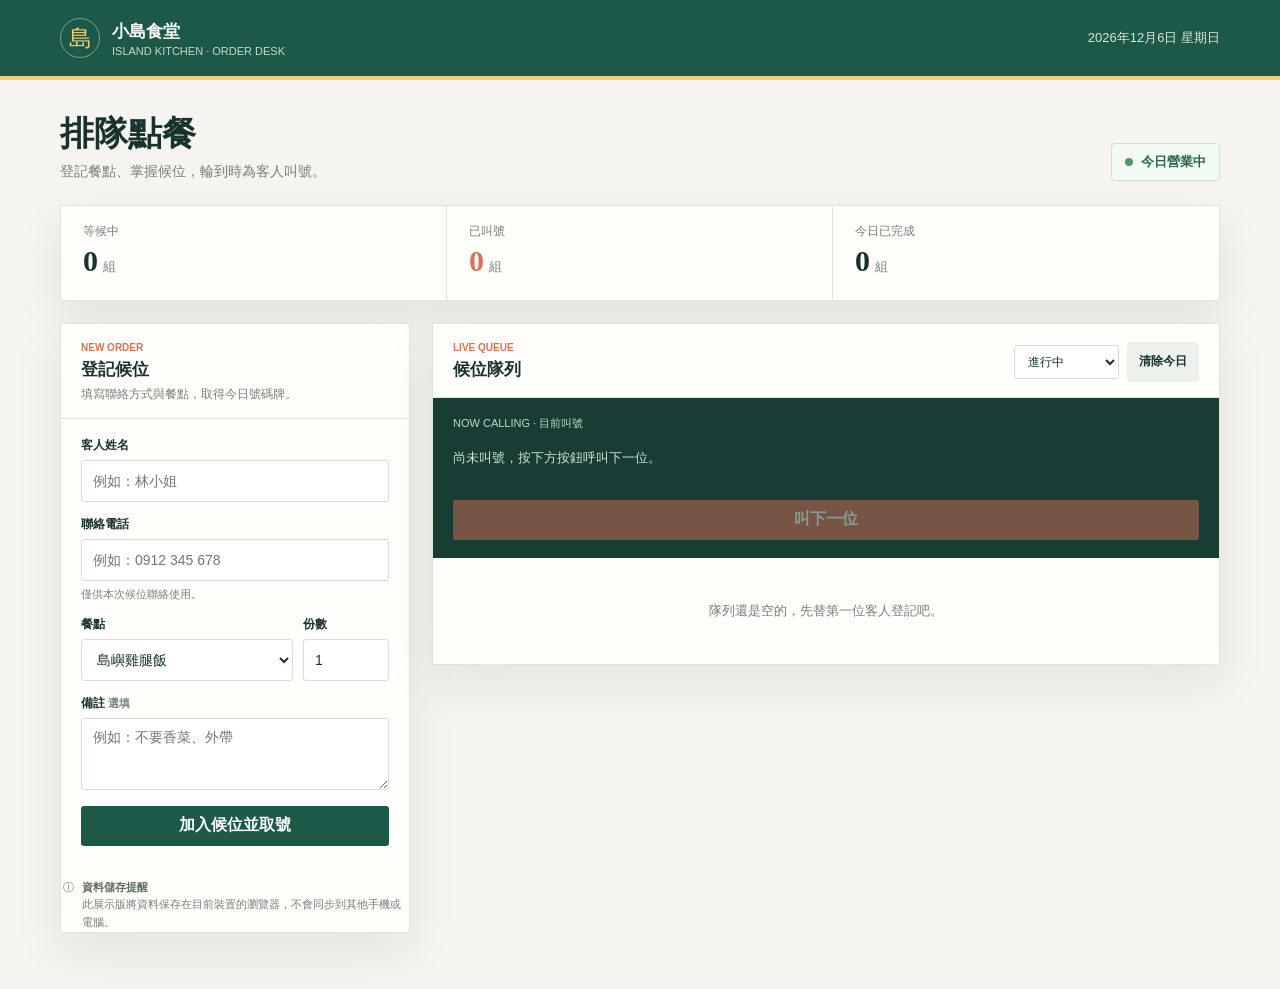
==== index.html @ b15d0cc5 "Deploy queue ordering site to GitHub Pages" ====
<!DOCTYPE html>
<html lang="zh-Hant">
<head>
  <meta charset="UTF-8">
  <meta name="viewport" content="width=device-width, initial-scale=1.0">
  <meta name="theme-color" content="#173d35">
  <title>小島食堂｜排隊點餐</title>
  <style>
    :root {
      color-scheme: light;
      --ink: #18332e;
      --muted: #73817a;
      --paper: #f5f4ee;
      --surface: #fffefa;
      --line: #dfe4dc;
      --green: #1d5949;
      --green-soft: #e5f1e9;
      --coral: #dd7059;
      --coral-soft: #faebe6;
      --yellow: #f2cf72;
      --shadow: 0 18px 48px rgba(28, 57, 47, .08);
    }

    * { box-sizing: border-box; }

    body {
      margin: 0;
      min-width: 900px;
      min-height: 100vh;
      color: var(--ink);
      background-color: var(--paper);
      background-image: radial-gradient(#dce4d9 0.7px, transparent 0.7px);
      background-size: 18px 18px;
      font-family: "Noto Sans TC", "Microsoft JhengHei", sans-serif;
    }

    button, input, select, textarea { font: inherit; }
    button { cursor: pointer; }

    .topbar {
      background: var(--green);
      color: white;
      border-bottom: 4px solid var(--yellow);
    }

    .topbar-inner, main {
      width: min(1160px, calc(100% - 40px));
      margin: 0 auto;
    }

    .topbar-inner {
      min-height: 76px;
      display: flex;
      align-items: center;
      justify-content: space-between;
      gap: 18px;
    }

    .brand { display: flex; align-items: center; gap: 12px; }
    .brand-mark {
      display: grid;
      place-items: center;
      width: 40px;
      aspect-ratio: 1;
      border: 1px solid rgba(255,255,255,.42);
      border-radius: 50%;
      color: var(--yellow);
      font-family: Georgia, serif;
      font-size: 23px;
    }
    .brand-name { font-size: 17px; font-weight: 800; letter-spacing: 0; }
    .brand-caption { margin-top: 2px; color: #c5d9ce; font-size: 11px; }
    .today { color: #d8e6dd; font-size: 13px; text-align: right; }

    main { padding: 34px 0 56px; }
    .intro {
      display: flex;
      align-items: end;
      justify-content: space-between;
      gap: 24px;
      margin-bottom: 24px;
      animation: arrive .45s ease both;
    }
    h1 {
      margin: 0;
      font-family: Georgia, "Noto Serif TC", "Microsoft JhengHei", serif;
      font-size: 34px;
      font-weight: 700;
      line-height: 1.2;
    }
    .intro p { margin: 8px 0 0; color: var(--muted); font-size: 14px; }
    .open-badge {
      display: inline-flex;
      align-items: center;
      gap: 8px;
      padding: 9px 13px;
      border: 1px solid #cce3d3;
      border-radius: 4px;
      background: #f2faf3;
      color: #286849;
      font-size: 13px;
      font-weight: 700;
      white-space: nowrap;
    }
    .open-badge::before {
      width: 8px;
      height: 8px;
      border-radius: 50%;
      background: #4a9a69;
      content: "";
    }

    .stats {
      display: grid;
      grid-template-columns: repeat(3, 1fr);
      margin-bottom: 22px;
      border: 1px solid var(--line);
      background: var(--surface);
      box-shadow: var(--shadow);
      animation: arrive .5s .04s ease both;
    }
    .stat { min-height: 94px; padding: 17px 22px; border-right: 1px solid var(--line); }
    .stat:last-child { border-right: 0; }
    .stat-label { color: var(--muted); font-size: 12px; }
    .stat-value { margin-top: 4px; font-family: Georgia, serif; font-size: 30px; font-weight: 700; line-height: 1.1; }
    .stat-value small { margin-left: 5px; color: var(--muted); font-family: inherit; font-size: 13px; font-weight: 400; }
    .stat.called .stat-value { color: var(--coral); }

    .columns { display: grid; grid-template-columns: minmax(270px, 350px) minmax(0, 1fr); gap: 22px; align-items: start; }
    .panel {
      min-width: 0;
      border: 1px solid var(--line);
      background: var(--surface);
      box-shadow: var(--shadow);
      animation: arrive .5s .08s ease both;
    }
    .panel-head { padding: 18px 20px 15px; border-bottom: 1px solid var(--line); }
    .panel-head-row { display: flex; align-items: center; justify-content: space-between; gap: 12px; }
    h2 { margin: 0; font-size: 17px; }
    .eyebrow { margin: 0 0 5px; color: var(--coral); font-size: 10px; font-weight: 800; letter-spacing: 0; }
    .panel-subtitle { margin: 5px 0 0; color: var(--muted); font-size: 12px; }
    .form-body { padding: 18px 20px 20px; }
    .field { display: grid; gap: 6px; margin-bottom: 14px; }
    label { font-size: 12px; font-weight: 700; }
    input, select, textarea {
      width: 100%;
      min-height: 42px;
      padding: 10px 11px;
      border: 1px solid #d6ded5;
      border-radius: 3px;
      outline: none;
      background: #fff;
      color: var(--ink);
      font-size: 14px;
    }
    textarea { min-height: 72px; resize: vertical; }
    input:focus, select:focus, textarea:focus { border-color: #47856e; box-shadow: 0 0 0 3px rgba(71,133,110,.13); }
    .form-row { display: grid; grid-template-columns: minmax(0, 1fr) 86px; gap: 10px; }
    .field-hint { color: var(--muted); font-size: 11px; }
    .primary, .quiet, .call-button, .row-action {
      min-height: 40px;
      border: 0;
      border-radius: 3px;
      font-weight: 700;
      transition: transform .16s ease, background .16s ease;
    }
    .primary { width: 100%; margin-top: 2px; background: var(--green); color: white; }
    .primary:hover, .call-button:hover { background: #124535; transform: translateY(-1px); }
    .quiet { padding: 0 12px; background: #edf1eb; color: var(--ink); font-size: 12px; }
    .quiet:hover { background: #e0e8df; }
    .current-call { padding: 18px 20px; background: #183d34; color: white; }
    .current-call-top { display: flex; align-items: center; justify-content: space-between; gap: 10px; color: #bfd7ca; font-size: 11px; }
    .current-ticket { margin-top: 8px; color: var(--yellow); font-family: Georgia, serif; font-size: 48px; font-weight: 700; line-height: 1; }
    .current-customer { margin-top: 7px; font-size: 16px; font-weight: 700; }
    .current-order { margin-top: 4px; color: #d2e0d7; font-size: 12px; }
    .call-button { width: 100%; margin-top: 15px; background: var(--coral); color: white; }
    .call-button:disabled { cursor: not-allowed; opacity: .48; transform: none; }
    .no-call { padding: 18px 0; color: #d2e0d7; font-size: 13px; }

    .queue-panel { animation-delay: .12s; }
    .queue-tools { display: flex; align-items: center; gap: 8px; }
    .filter-select { width: auto; min-height: 34px; padding: 5px 26px 5px 9px; font-size: 12px; }
    .queue-scroll { overflow-x: auto; }
    table { width: 100%; border-collapse: collapse; text-align: left; }
    th { padding: 11px 14px; background: #f6f7f2; color: var(--muted); font-size: 11px; font-weight: 700; white-space: nowrap; }
    td { padding: 13px 14px; border-top: 1px solid #edf0ea; font-size: 12px; vertical-align: middle; }
    .ticket-cell { min-width: 68px; color: var(--green); font-family: Georgia, serif; font-size: 17px; font-weight: 700; }
    .customer-name { font-weight: 700; }
    .customer-phone, .order-detail { margin-top: 3px; color: var(--muted); font-size: 11px; }
    .status-pill { display: inline-block; padding: 4px 8px; border-radius: 2px; background: #f0f1ed; color: #69756c; font-size: 10px; white-space: nowrap; }
    .status-pill.waiting { background: var(--green-soft); color: #286849; }
    .status-pill.called { background: var(--coral-soft); color: #aa4e3a; }
    .row-actions { display: flex; align-items: center; justify-content: end; gap: 6px; white-space: nowrap; }
    .row-action { min-height: 31px; padding: 0 9px; background: #edf1eb; color: var(--ink); font-size: 11px; }
    .row-action:hover { background: #dfe8df; }
    .row-action.cancel { background: transparent; color: #a05d50; }
    .row-action.cancel:hover { background: #faebe6; }
    .empty { padding: 44px 16px; color: var(--muted); text-align: center; font-size: 13px; }
    .privacy-note { display: flex; gap: 8px; margin: 13px 2px 0; color: var(--muted); font-size: 11px; line-height: 1.6; }
    .privacy-note strong { color: #5b6d63; }
    .toast {
      position: fixed;
      z-index: 5;
      right: 22px;
      bottom: 22px;
      max-width: min(360px, calc(100vw - 32px));
      padding: 13px 16px;
      transform: translateY(12px);
      opacity: 0;
      border-radius: 3px;
      background: var(--ink);
      color: white;
      font-size: 13px;
      pointer-events: none;
      transition: .2s ease;
    }
    .toast.show { transform: translateY(0); opacity: 1; }
    @keyframes arrive { from { transform: translateY(8px); opacity: 0; } to { transform: translateY(0); opacity: 1; } }

    @media (prefers-reduced-motion: reduce) {
      *, *::before, *::after { animation-duration: .01ms !important; transition-duration: .01ms !important; }
    }
  </style>
</head>
<body>
  <header class="topbar">
    <div class="topbar-inner">
      <div class="brand">
        <div class="brand-mark" aria-hidden="true">島</div>
        <div><div class="brand-name">小島食堂</div><div class="brand-caption">ISLAND KITCHEN · ORDER DESK</div></div>
      </div>
      <div class="today" id="todayLabel"></div>
    </div>
  </header>

  <main>
    <section class="intro" aria-labelledby="pageTitle">
      <div>
        <h1 id="pageTitle">排隊點餐</h1>
        <p>登記餐點、掌握候位，輪到時為客人叫號。</p>
      </div>
      <div class="open-badge">今日營業中</div>
    </section>

    <section class="stats" aria-label="今日候位統計">
      <div class="stat"><div class="stat-label">等候中</div><div class="stat-value" id="waitingCount">0<small>組</small></div></div>
      <div class="stat called"><div class="stat-label">已叫號</div><div class="stat-value" id="calledCount">0<small>組</small></div></div>
      <div class="stat"><div class="stat-label">今日已完成</div><div class="stat-value" id="doneCount">0<small>組</small></div></div>
    </section>

    <div class="columns">
      <section class="panel entry-panel" aria-labelledby="entryTitle">
        <div class="panel-head">
          <p class="eyebrow">NEW ORDER</p>
          <h2 id="entryTitle">登記候位</h2>
          <p class="panel-subtitle">填寫聯絡方式與餐點，取得今日號碼牌。</p>
        </div>
        <form id="orderForm" class="form-body">
          <div class="field">
            <label for="customerName">客人姓名</label>
            <input id="customerName" name="name" autocomplete="name" maxlength="40" placeholder="例如：林小姐" required>
          </div>
          <div class="field">
            <label for="customerPhone">聯絡電話</label>
            <input id="customerPhone" name="phone" type="tel" autocomplete="tel" maxlength="20" placeholder="例如：0912 345 678" pattern="[0-9+ ]{8,20}" title="請輸入 8 至 20 個數字、空格或電話符號" required>
            <span class="field-hint">僅供本次候位聯絡使用。</span>
          </div>
          <div class="form-row">
            <div class="field">
              <label for="dish">餐點</label>
              <select id="dish" name="dish" required>
                <option value="島嶼雞腿飯">島嶼雞腿飯</option>
                <option value="炙燒鮭魚飯">炙燒鮭魚飯</option>
                <option value="香煎豆腐飯">香煎豆腐飯</option>
                <option value="季節蔬菜麵">季節蔬菜麵</option>
                <option value="今日湯品">今日湯品</option>
              </select>
            </div>
            <div class="field">
              <label for="quantity">份數</label>
              <input id="quantity" name="quantity" type="number" min="1" max="20" value="1" required>
            </div>
          </div>
          <div class="field">
            <label for="note">備註 <span class="field-hint">選填</span></label>
            <textarea id="note" name="note" maxlength="100" placeholder="例如：不要香菜、外帶"></textarea>
          </div>
          <button class="primary" type="submit">加入候位並取號</button>
        </form>
        <p class="privacy-note"><span aria-hidden="true">ⓘ</span><span><strong>資料儲存提醒</strong><br>此展示版將資料保存在目前裝置的瀏覽器，不會同步到其他手機或電腦。</span></p>
      </section>

      <section class="panel queue-panel" aria-labelledby="queueTitle">
        <div class="panel-head">
          <div class="panel-head-row">
            <div>
              <p class="eyebrow">LIVE QUEUE</p>
              <h2 id="queueTitle">候位隊列</h2>
            </div>
            <div class="queue-tools">
              <select class="filter-select" id="queueFilter" aria-label="篩選隊列">
                <option value="active">進行中</option>
                <option value="all">全部紀錄</option>
                <option value="waiting">等候中</option>
                <option value="called">已叫號</option>
                <option value="done">已完成</option>
              </select>
              <button class="quiet" type="button" id="clearButton" title="清除今日紀錄">清除今日</button>
            </div>
          </div>
        </div>
        <div class="current-call" aria-live="polite">
          <div class="current-call-top"><span>NOW CALLING · 目前叫號</span><span id="calledTime"></span></div>
          <div id="currentCallContent" class="no-call">尚未叫號，按下方按鈕呼叫下一位。</div>
          <button class="call-button" type="button" id="nextButton">叫下一位</button>
        </div>
        <div id="queueContent"></div>
      </section>
    </div>
  </main>
  <div class="toast" id="toast" role="status" aria-live="polite"></div>

  <script>
    const STORAGE_KEY = "island-kitchen-queue-v1";
    const today = new Date();
    const dayKey = [today.getFullYear(), String(today.getMonth() + 1).padStart(2, "0"), String(today.getDate()).padStart(2, "0")].join("-");
    const state = loadState();
    const orderForm = document.querySelector("#orderForm");
    const queueContent = document.querySelector("#queueContent");
    const filter = document.querySelector("#queueFilter");
    let toastTimer;

    document.querySelector("#todayLabel").textContent = today.toLocaleDateString("zh-TW", { year: "numeric", month: "long", day: "numeric", weekday: "long" });

    function loadState() {
      try {
        const saved = JSON.parse(localStorage.getItem(STORAGE_KEY) || "[]");
        return Array.isArray(saved) ? saved.filter(item => item && typeof item.ticket === "string" && typeof item.day === "string") : [];
      } catch {
        return [];
      }
    }

    function saveState() {
      try {
        localStorage.setItem(STORAGE_KEY, JSON.stringify(state));
        return true;
      } catch {
        showToast("瀏覽器無法儲存資料，請檢查儲存空間設定。");
        return false;
      }
    }

    function todayOrders() {
      return state.filter(order => order.day === dayKey).sort((a, b) => a.createdAt - b.createdAt);
    }

    function nextTicket() {
      const lastNumber = todayOrders().reduce((max, order) => Math.max(max, Number(order.ticket.slice(1)) || 0), 0);
      return `A${String(lastNumber + 1).padStart(3, "0")}`;
    }

    function safeText(value) {
      const node = document.createElement("span");
      node.textContent = value;
      return node.innerHTML;
    }

    function statusLabel(status) {
      return ({ waiting: "等候中", called: "已叫號", done: "已完成", cancelled: "已取消" })[status] || "等候中";
    }

    function render() {
      const orders = todayOrders();
      const waiting = orders.filter(order => order.status === "waiting");
      const called = orders.filter(order => order.status === "called");
      const done = orders.filter(order => order.status === "done");
      document.querySelector("#waitingCount").innerHTML = `${waiting.length}<small>組</small>`;
      document.querySelector("#calledCount").innerHTML = `${called.length}<small>組</small>`;
      document.querySelector("#doneCount").innerHTML = `${done.length}<small>組</small>`;

      const activeCall = called.sort((a, b) => (b.calledAt || 0) - (a.calledAt || 0))[0];
      const callContent = document.querySelector("#currentCallContent");
      const nextButton = document.querySelector("#nextButton");
      if (activeCall) {
        callContent.className = "";
        callContent.innerHTML = `<div class="current-ticket">${safeText(activeCall.ticket)}</div><div class="current-customer">${safeText(activeCall.name)} · ${safeText(activeCall.phone)}</div><div class="current-order">${safeText(activeCall.dish)} × ${activeCall.quantity}${activeCall.note ? ` · ${safeText(activeCall.note)}` : ""}</div>`;
        document.querySelector("#calledTime").textContent = new Date(activeCall.calledAt).toLocaleTimeString("zh-TW", { hour: "2-digit", minute: "2-digit" });
      } else {
        callContent.className = "no-call";
        callContent.textContent = "尚未叫號，按下方按鈕呼叫下一位。";
        document.querySelector("#calledTime").textContent = "";
      }
      nextButton.disabled = waiting.length === 0;

      let visible = orders;
      if (filter.value === "active") visible = orders.filter(order => ["waiting", "called"].includes(order.status));
      else if (filter.value !== "all") visible = orders.filter(order => order.status === filter.value);
      visible = visible.slice().reverse();

      if (!visible.length) {
        queueContent.innerHTML = `<div class="empty">${orders.length ? "這個分類目前沒有紀錄。" : "隊列還是空的，先替第一位客人登記吧。"}</div>`;
        return;
      }

      const rows = visible.map(order => {
        const actions = order.status === "waiting"
          ? `<button class="row-action" data-action="call" data-ticket="${safeText(order.ticket)}">叫號</button><button class="row-action cancel" data-action="cancel" data-ticket="${safeText(order.ticket)}">取消</button>`
          : order.status === "called"
            ? `<button class="row-action" data-action="done" data-ticket="${safeText(order.ticket)}">完成</button><button class="row-action cancel" data-action="cancel" data-ticket="${safeText(order.ticket)}">取消</button>`
            : "<span class=\"field-hint\">—</span>";
        const details = `${safeText(order.dish)} × ${order.quantity}${order.note ? `<div class="order-detail">${safeText(order.note)}</div>` : ""}`;
        return `<tr><td class="ticket-cell">${safeText(order.ticket)}</td><td><div class="customer-name">${safeText(order.name)}</div><div class="customer-phone">${safeText(order.phone)}</div></td><td>${details}</td><td><span class="status-pill ${order.status}">${statusLabel(order.status)}</span></td><td><div class="row-actions">${actions}</div></td></tr>`;
      }).join("");

      queueContent.innerHTML = `<div class="queue-scroll"><table><thead><tr><th>號碼</th><th>客人</th><th>餐點</th><th>狀態</th><th></th></tr></thead><tbody>${rows}</tbody></table></div>`;
    }

    function showToast(message) {
      const toast = document.querySelector("#toast");
      toast.textContent = message;
      toast.classList.add("show");
      clearTimeout(toastTimer);
      toastTimer = setTimeout(() => toast.classList.remove("show"), 2800);
    }

    orderForm.addEventListener("submit", event => {
      event.preventDefault();
      if (!orderForm.reportValidity()) return;
      const data = new FormData(orderForm);
      const order = {
        ticket: nextTicket(),
        day: dayKey,
        name: String(data.get("name")).trim(),
        phone: String(data.get("phone")).trim(),
        dish: String(data.get("dish")),
        quantity: Number(data.get("quantity")),
        note: String(data.get("note")).trim(),
        status: "waiting",
        createdAt: Date.now()
      };
      state.push(order);
      if (!saveState()) { state.pop(); return; }
      orderForm.reset();
      document.querySelector("#quantity").value = 1;
      render();
      showToast(`登記完成，號碼牌 ${order.ticket}。`);
    });

    document.querySelector("#nextButton").addEventListener("click", () => {
      const order = todayOrders().find(item => item.status === "waiting");
      if (!order) return;
      order.status = "called";
      order.calledAt = Date.now();
      saveState();
      render();
      showToast(`正在呼叫 ${order.ticket}，${order.name}。`);
    });

    queueContent.addEventListener("click", event => {
      const button = event.target.closest("button[data-action]");
      if (!button) return;
      const order = todayOrders().find(item => item.ticket === button.dataset.ticket);
      if (!order) return;
      const action = button.dataset.action;
      if (action === "call" && order.status === "waiting") {
        order.status = "called";
        order.calledAt = Date.now();
      } else if (action === "done" && order.status === "called") {
        order.status = "done";
        order.completedAt = Date.now();
      } else if (action === "cancel" && ["waiting", "called"].includes(order.status)) {
        order.status = "cancelled";
      }
      saveState();
      render();
    });

    filter.addEventListener("change", render);
    document.querySelector("#clearButton").addEventListener("click", () => {
      const todaysOrders = todayOrders();
      if (!todaysOrders.length) { showToast("今天還沒有候位紀錄。"); return; }
      if (!confirm(`確定清除今天 ${todaysOrders.length} 筆候位紀錄？此操作無法復原。`)) return;
      for (let index = state.length - 1; index >= 0; index--) {
        if (state[index].day === dayKey) state.splice(index, 1);
      }
      saveState();
      render();
      showToast("今日紀錄已清除。");
    });

    render();
  </script>
</body>
</html>
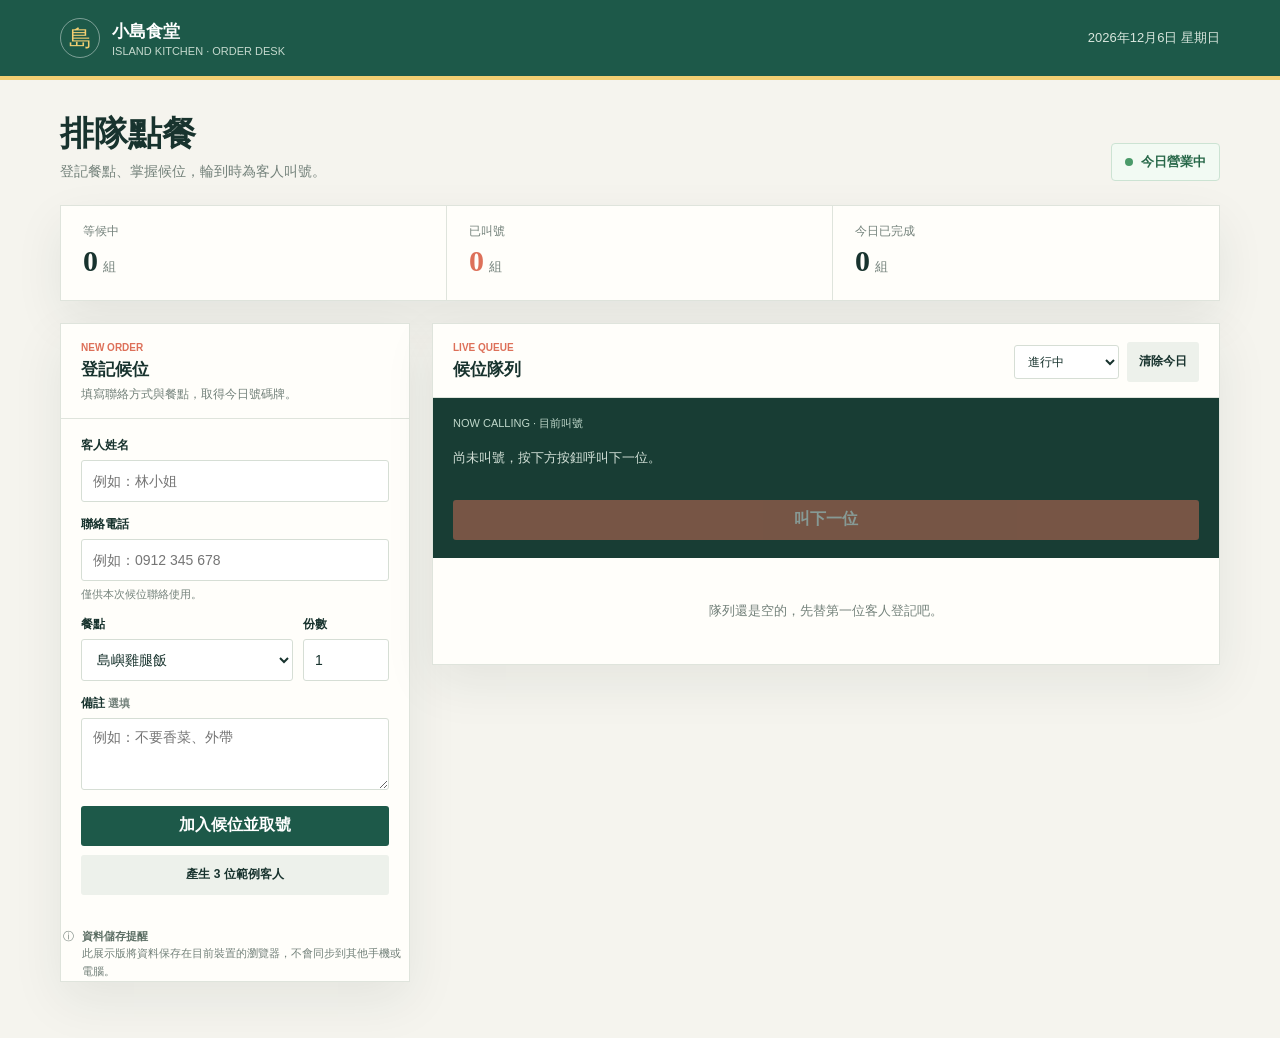
==== commit a4b8debe: "Add sample customer generator" ====
--- a/index.html
+++ b/index.html
@@ -168,6 +168,7 @@
     .primary:hover, .call-button:hover { background: #124535; transform: translateY(-1px); }
     .quiet { padding: 0 12px; background: #edf1eb; color: var(--ink); font-size: 12px; }
     .quiet:hover { background: #e0e8df; }
+    .sample-button { width: 100%; margin-top: 9px; }
     .current-call { padding: 18px 20px; background: #183d34; color: white; }
     .current-call-top { display: flex; align-items: center; justify-content: space-between; gap: 10px; color: #bfd7ca; font-size: 11px; }
     .current-ticket { margin-top: 8px; color: var(--yellow); font-family: Georgia, serif; font-size: 48px; font-weight: 700; line-height: 1; }
@@ -286,6 +287,7 @@
             <textarea id="note" name="note" maxlength="100" placeholder="例如：不要香菜、外帶"></textarea>
           </div>
           <button class="primary" type="submit">加入候位並取號</button>
+          <button class="quiet sample-button" type="button" id="sampleButton">產生 3 位範例客人</button>
         </form>
         <p class="privacy-note"><span aria-hidden="true">ⓘ</span><span><strong>資料儲存提醒</strong><br>此展示版將資料保存在目前裝置的瀏覽器，不會同步到其他手機或電腦。</span></p>
       </section>
@@ -360,6 +362,35 @@
       return `A${String(lastNumber + 1).padStart(3, "0")}`;
     }
 
+    function createOrder(details) {
+      return {
+        ticket: nextTicket(),
+        day: dayKey,
+        name: details.name,
+        phone: details.phone,
+        dish: details.dish,
+        quantity: details.quantity,
+        note: details.note,
+        status: "waiting",
+        createdAt: Date.now()
+      };
+    }
+
+    function addOrders(orderDetails) {
+      const addedOrders = [];
+      for (const details of orderDetails) {
+        const order = createOrder(details);
+        state.push(order);
+        addedOrders.push(order);
+      }
+      if (!saveState()) {
+        state.splice(-addedOrders.length, addedOrders.length);
+        return null;
+      }
+      render();
+      return addedOrders;
+    }
+
     function safeText(value) {
       const node = document.createElement("span");
       node.textContent = value;
@@ -428,23 +459,29 @@
       event.preventDefault();
       if (!orderForm.reportValidity()) return;
       const data = new FormData(orderForm);
-      const order = {
-        ticket: nextTicket(),
-        day: dayKey,
+      const [order] = addOrders([{
         name: String(data.get("name")).trim(),
         phone: String(data.get("phone")).trim(),
         dish: String(data.get("dish")),
         quantity: Number(data.get("quantity")),
-        note: String(data.get("note")).trim(),
-        status: "waiting",
-        createdAt: Date.now()
-      };
-      state.push(order);
-      if (!saveState()) { state.pop(); return; }
+        note: String(data.get("note")).trim()
+      }]);
+      if (!order) return;
       orderForm.reset();
       document.querySelector("#quantity").value = 1;
-      render();
       showToast(`登記完成，號碼牌 ${order.ticket}。`);
+    });
+
+    document.querySelector("#sampleButton").addEventListener("click", () => {
+      const sampleCustomers = [
+        { name: "林小晴", phone: "0900 000 001", dish: "島嶼雞腿飯", quantity: 1, note: "範例資料" },
+        { name: "陳柏翰", phone: "0900 000 002", dish: "炙燒鮭魚飯", quantity: 2, note: "範例資料" },
+        { name: "王怡安", phone: "0900 000 003", dish: "香煎豆腐飯", quantity: 1, note: "範例資料" }
+      ];
+      filter.value = "active";
+      const addedOrders = addOrders(sampleCustomers);
+      if (!addedOrders) return;
+      showToast(`已加入 3 位範例客人，號碼 ${addedOrders[0].ticket} 至 ${addedOrders[2].ticket}。`);
     });
 
     document.querySelector("#nextButton").addEventListener("click", () => {
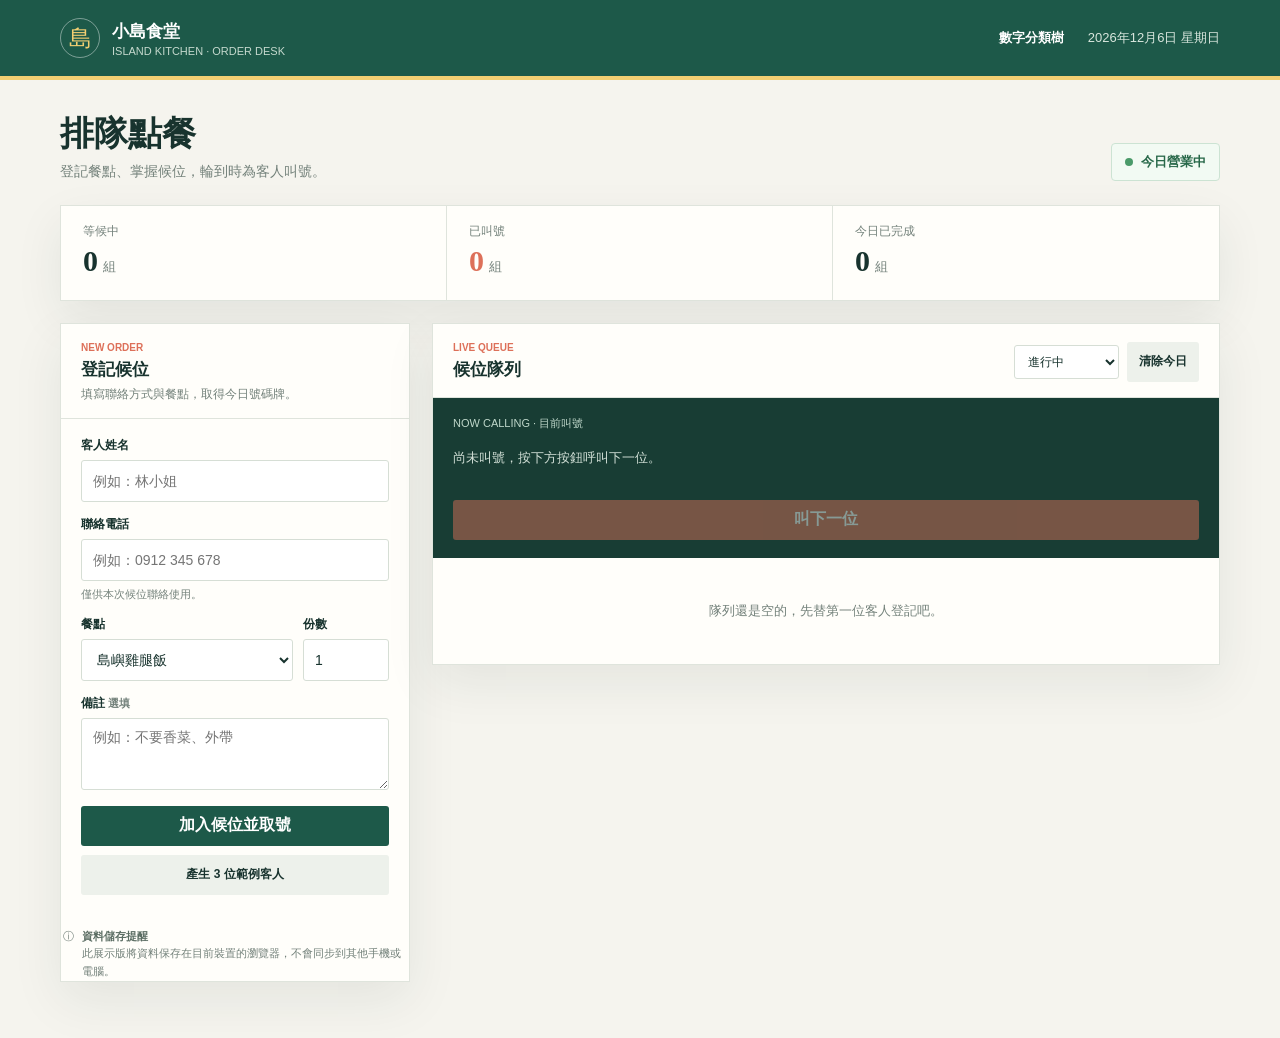
==== commit 6e52d250: "Add interactive number tree page" ====
--- a/index.html
+++ b/index.html
@@ -71,6 +71,9 @@
     .brand-name { font-size: 17px; font-weight: 800; letter-spacing: 0; }
     .brand-caption { margin-top: 2px; color: #c5d9ce; font-size: 11px; }
     .today { color: #d8e6dd; font-size: 13px; text-align: right; }
+    .topbar-links { display: flex; align-items: center; gap: 24px; }
+    .tool-link { color: #fff; font-size: 13px; font-weight: 700; text-decoration: none; }
+    .tool-link:hover { color: var(--yellow); }
 
     main { padding: 34px 0 56px; }
     .intro {
@@ -230,7 +233,10 @@
         <div class="brand-mark" aria-hidden="true">島</div>
         <div><div class="brand-name">小島食堂</div><div class="brand-caption">ISLAND KITCHEN · ORDER DESK</div></div>
       </div>
-      <div class="today" id="todayLabel"></div>
+      <nav class="topbar-links" aria-label="網站工具">
+        <a class="tool-link" href="./tree.html">數字分類樹</a>
+        <div class="today" id="todayLabel"></div>
+      </nav>
     </div>
   </header>
 
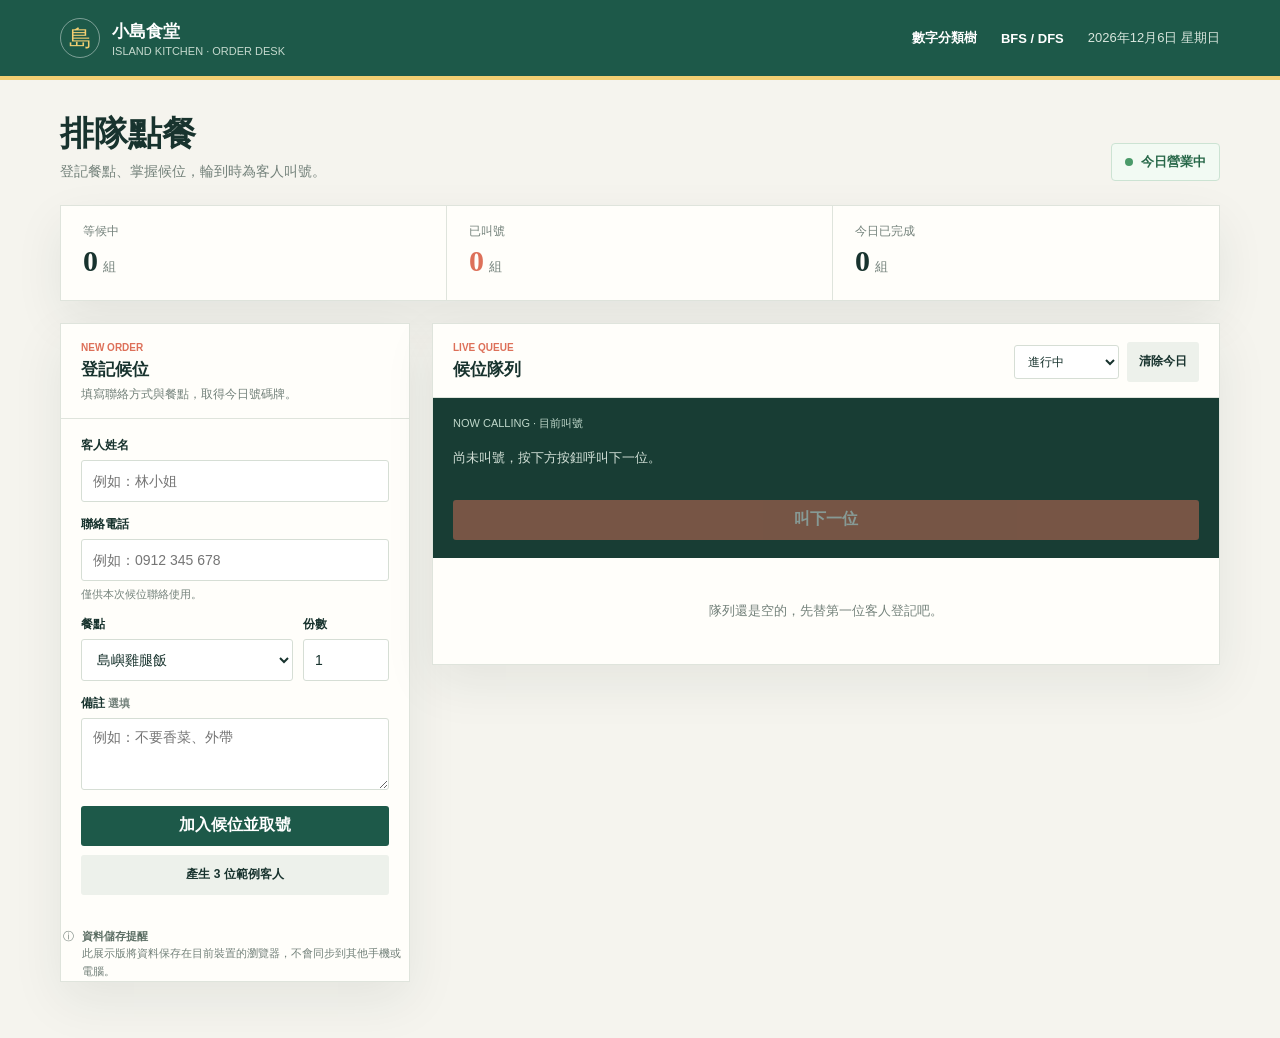
==== commit 572cd1f5: "Add BFS DFS visualizer to Pages Co-authored-by: Copilot <223556219+Copilot@users.noreply.github.com>" ====
--- a/index.html
+++ b/index.html
@@ -235,6 +235,7 @@
       </div>
       <nav class="topbar-links" aria-label="網站工具">
         <a class="tool-link" href="./tree.html">數字分類樹</a>
+        <a class="tool-link" href="./BFS/DFS.html">BFS / DFS</a>
         <div class="today" id="todayLabel"></div>
       </nav>
     </div>
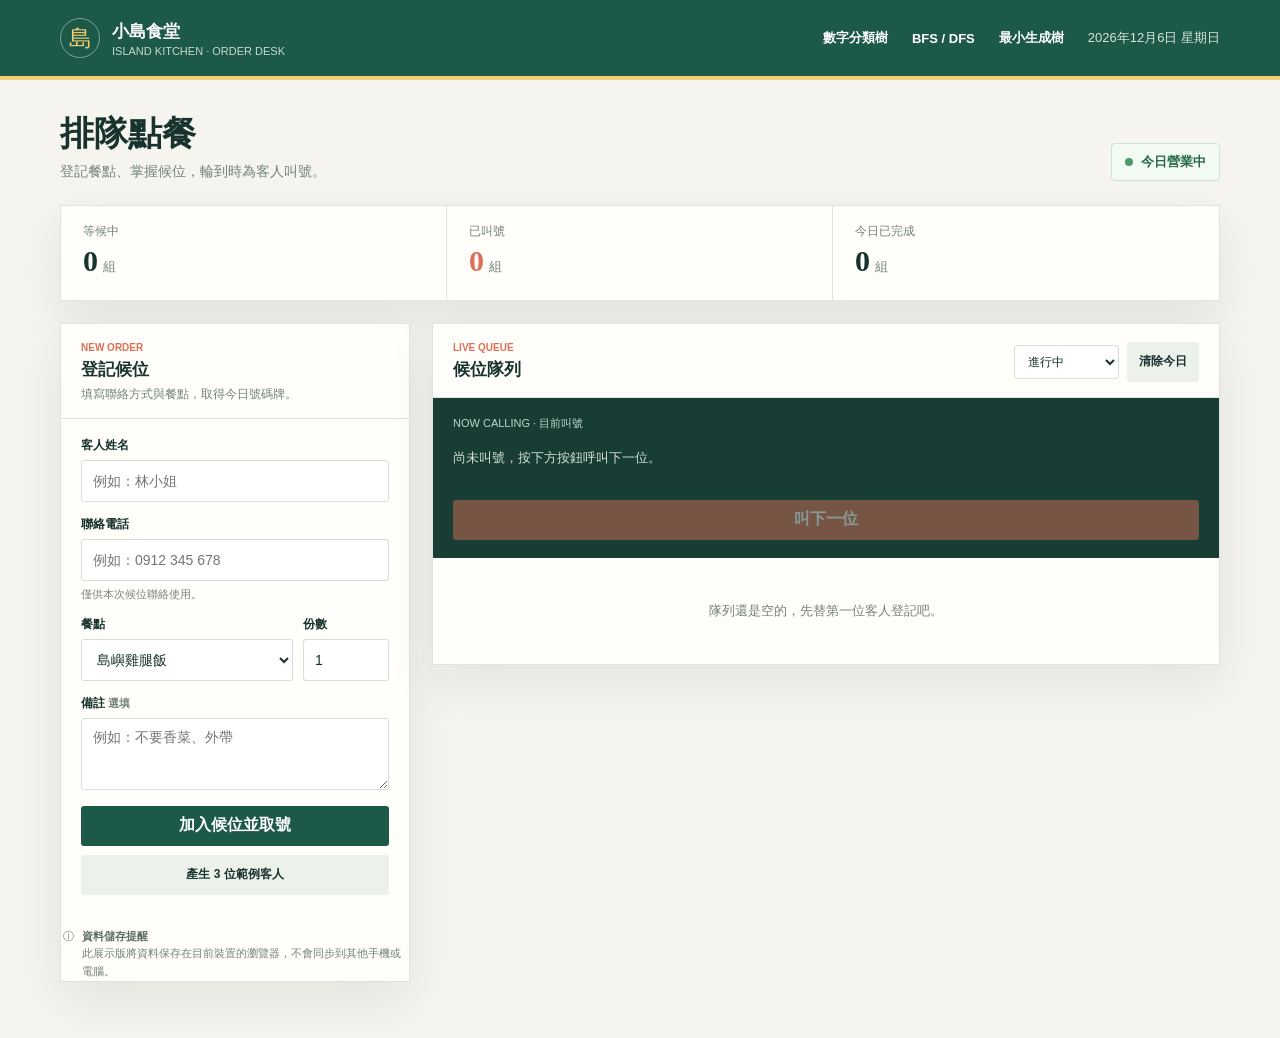
==== commit 17fc95fc: "Add MST example and GitHub Pages page" ====
--- a/index.html
+++ b/index.html
@@ -235,7 +235,8 @@
       </div>
       <nav class="topbar-links" aria-label="網站工具">
         <a class="tool-link" href="./tree.html">數字分類樹</a>
-        <a class="tool-link" href="./BFS/DFS.html">BFS / DFS</a>
+        <a class="tool-link" href="./BFS_DFS.html">BFS / DFS</a>
+        <a class="tool-link" href="./MST.html">最小生成樹</a>
         <div class="today" id="todayLabel"></div>
       </nav>
     </div>
@@ -536,4 +537,4 @@
     render();
   </script>
 </body>
-</html>+</html>
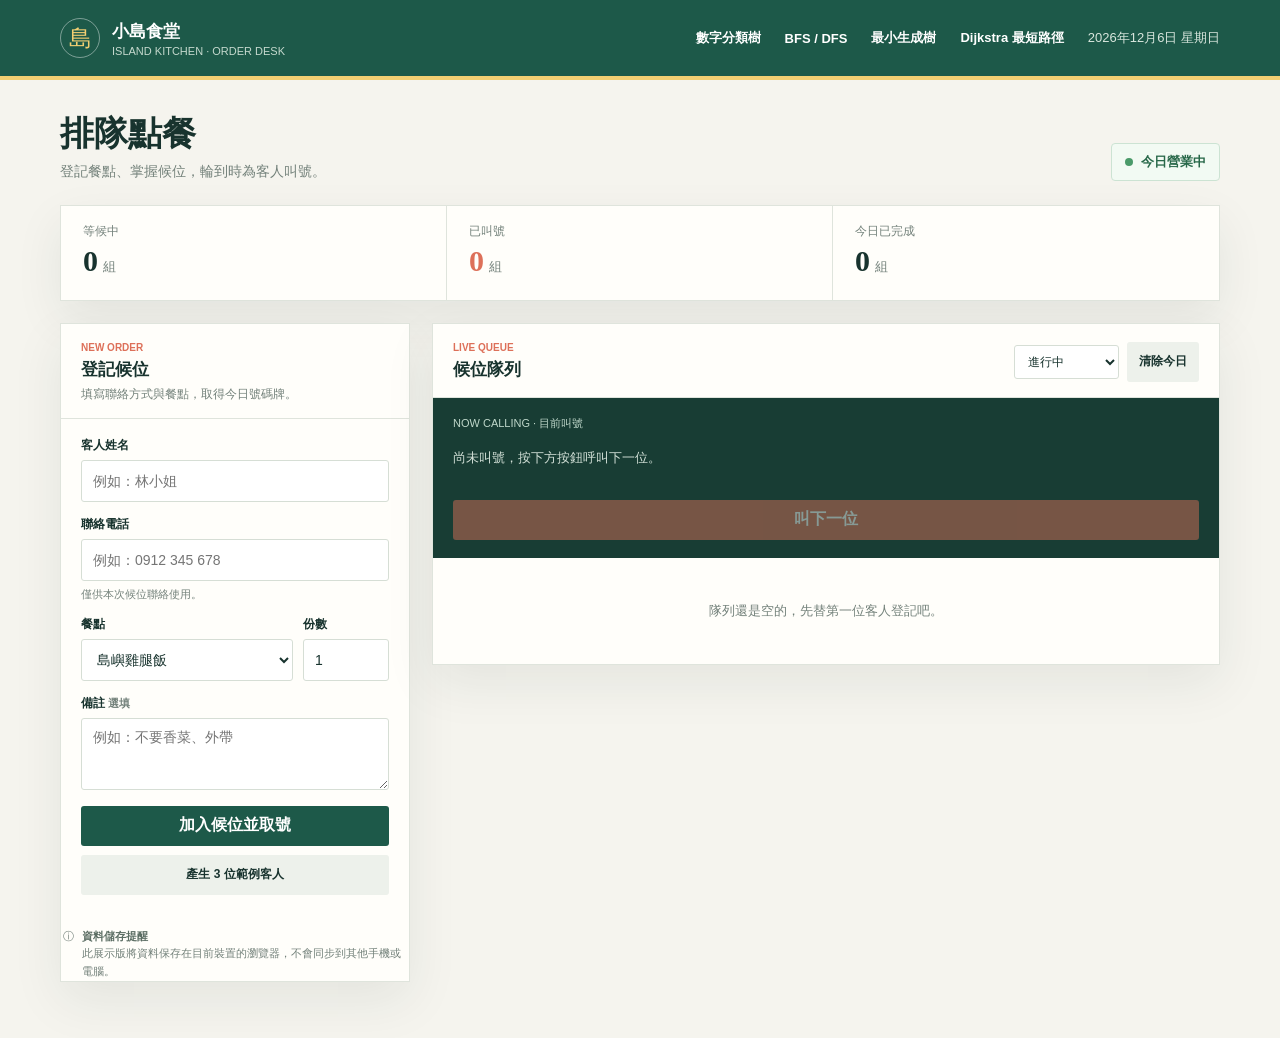
==== commit 882707c1: "Add Dijkstra shortest path lesson" ====
--- a/index.html
+++ b/index.html
@@ -237,6 +237,7 @@
         <a class="tool-link" href="./tree.html">數字分類樹</a>
         <a class="tool-link" href="./BFS_DFS.html">BFS / DFS</a>
         <a class="tool-link" href="./MST.html">最小生成樹</a>
+        <a class="tool-link" href="./Dijkstra.html">Dijkstra 最短路徑</a>
         <div class="today" id="todayLabel"></div>
       </nav>
     </div>
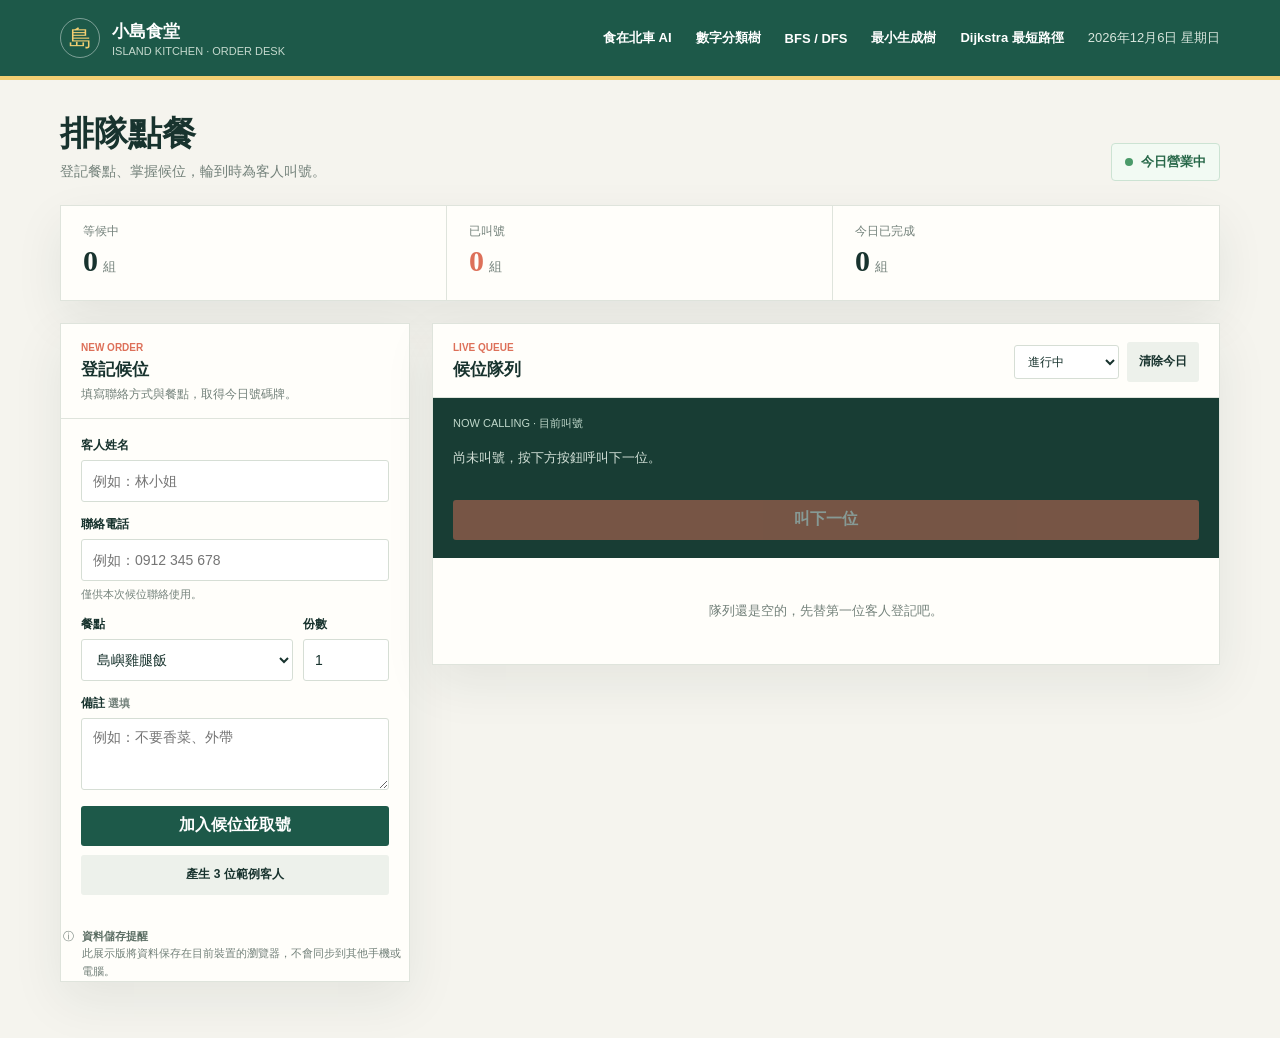
==== commit 9163799b: "Add Taipei food RAG guide with sourced recommendations and browser AI" ====
--- a/index.html
+++ b/index.html
@@ -234,6 +234,7 @@
         <div><div class="brand-name">小島食堂</div><div class="brand-caption">ISLAND KITCHEN · ORDER DESK</div></div>
       </div>
       <nav class="topbar-links" aria-label="網站工具">
+        <a class="tool-link" href="./food-rag/">食在北車 AI</a>
         <a class="tool-link" href="./tree.html">數字分類樹</a>
         <a class="tool-link" href="./BFS_DFS.html">BFS / DFS</a>
         <a class="tool-link" href="./MST.html">最小生成樹</a>
